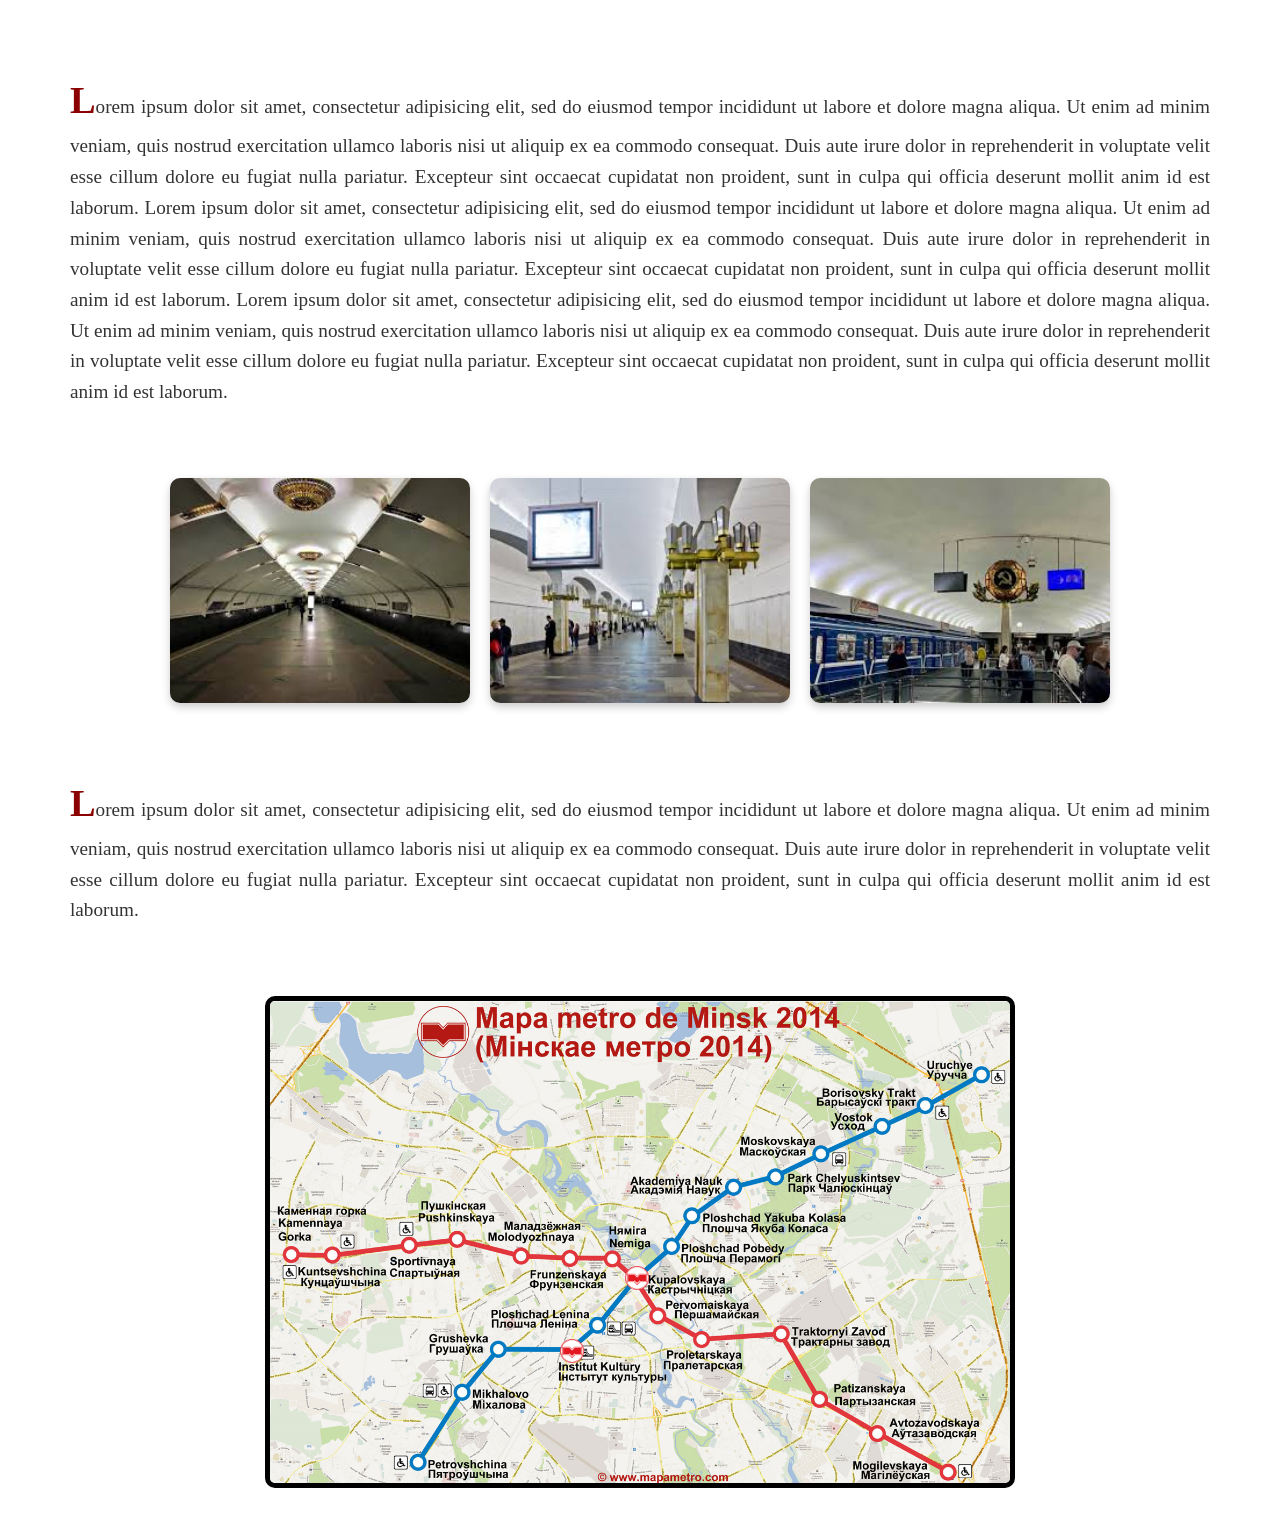
==== subway.html @ 7d08bffb "Add files via upload" ====
<!DOCTYPE html>
<html lang="ru">
<head>
  <meta charset="UTF-8">
  <meta name="viewport" content="width=device-width, initial-scale=1.0">
  <title>Сайт-презентация</title>
  <link rel="stylesheet" href="subway.css">
</head>
<body>

<section class="content-section">
  <p class="fly-in-text">Lorem ipsum dolor sit amet, consectetur adipisicing elit, sed do eiusmod
    tempor incididunt ut labore et dolore magna aliqua. Ut enim ad minim veniam,
    quis nostrud exercitation ullamco laboris nisi ut aliquip ex ea commodo
    consequat. Duis aute irure dolor in reprehenderit in voluptate velit esse
    cillum dolore eu fugiat nulla pariatur. Excepteur sint occaecat cupidatat non
    proident, sunt in culpa qui officia deserunt mollit anim id est laborum.
    Lorem ipsum dolor sit amet, consectetur adipisicing elit, sed do eiusmod tempor incididunt ut labore et dolore magna aliqua. Ut enim ad minim veniam, quis nostrud exercitation ullamco laboris nisi ut aliquip ex ea commodo consequat. Duis aute irure dolor in reprehenderit in voluptate velit esse cillum dolore eu fugiat nulla pariatur. Excepteur sint occaecat cupidatat non proident, sunt in culpa qui officia deserunt mollit anim id est laborum.
    Lorem ipsum dolor sit amet, consectetur adipisicing elit, sed do eiusmod tempor incididunt ut labore et dolore magna aliqua. Ut enim ad minim veniam, quis nostrud exercitation ullamco laboris nisi ut aliquip ex ea commodo consequat. Duis aute irure dolor in reprehenderit in voluptate velit esse cillum dolore eu fugiat nulla pariatur. Excepteur sint occaecat cupidatat non proident, sunt in culpa qui officia deserunt mollit anim id est laborum.
  </p>
</section>

<section class="images-section">
  <img src="image1.jpg" alt="Изображение 1" class="image fly-in-image">
  <img src="image2.jpg" alt="Изображение 2" class="image fly-in-image">
  <img src="image3.jpg" alt="Изображение 3" class="image fly-in-image">
</section>

<section class="content-section">
  <p class="p2">Lorem ipsum dolor sit amet, consectetur adipisicing elit, sed do eiusmod
    tempor incididunt ut labore et dolore magna aliqua. Ut enim ad minim veniam,
    quis nostrud exercitation ullamco laboris nisi ut aliquip ex ea commodo
    consequat. Duis aute irure dolor in reprehenderit in voluptate velit esse
    cillum dolore eu fugiat nulla pariatur. Excepteur sint occaecat cupidatat non
    proident, sunt in culpa qui officia deserunt mollit anim id est laborum.
  </p>
</section>

  <div class="map-container">
  <img src="map.png" class="map" alt="Карта метро Минска">

  <!-- Иконка первой станции -->
  <img src="ico.png" class="station-icon" id="station1" style="top: 270px; left: 360px;" onclick="showPopup(0)">

  <!-- Иконка второй станции -->
  <img src="ico.png" class="station-icon" id="station2" style="top: 343px; left: 295px;" onclick="showPopup(1)">

  <!-- Затемняющий слой -->
  <div class="overlay" id="overlay" onclick="closePopup()"></div>

  <!-- Popup -->
  <div class="popup" id="popup">
    <span class="close" onclick="closePopup()">&times;</span>
    <p id="popup-text"></p>
  </div>
</div>

</div>


  <script src="subway.js"></script>
</body>
</html>
---- subway.css ----
* {
  margin: 0;
  padding: 0;
  box-sizing: border-box;
}

body {
  font-family: Arial, sans-serif;
  background-color: #ffffff;
  color: #333;
}

.content-section p {
  font-family: 'Georgia', serif; /* Элегантный шрифт */
  font-size: 1.2em; /* Увеличенный размер текста для улучшения читаемости */
  line-height: 1.6; /* Расстояние между строками */
  color: #333; /* Тёмный, но не черный цвет */
  max-width: 1200px; /* Ограничение ширины для удобства чтения */
  margin: 20px auto; /* Центрирование текста */
  text-align: justify; /* Выравнивание по ширине */
  padding: 0 20px; /* Отступы по бокам для улучшения видимости */
}

.content-section p::first-letter {
  font-size: 2em; /* Увеличение первой буквы для акцента */
  font-weight: bold; /* Жирная первая буква */
  color: #8B0000; /* Тёмно-красный оттенок для первой буквы */
}


.content-section {
  padding: 50px;
  text-align: center;
}

.fly-in-text {
  opacity: 0;
  transform: translateY(30px);
  transition: opacity 0.6s ease, transform 0.6s ease;
}

.fly-in-text.show {
  opacity: 1;
  transform: translateY(0);
}

.images-section {
  display: flex;
  justify-content: center;
  gap: 20px;
  padding: 0px 50px 0px 50px;

}

.fly-in-image {
  opacity: 0;
  transform: translateX(30px);
  transition: opacity 2.4s ease, transform 2.4s ease !important;
}

.fly-in-image.show {
  opacity: 1;
  transform: translateX(0);
}

.image {
  width: 300px;
  height: auto;
  border-radius: 10px;
  box-shadow: 0 4px 8px rgba(0, 0, 0, 0.2);
  transition: transform 0.3s ease;
}

.image:hover {
  transform: scale(1.05);
}

.p2 {
  opacity: 0;
  transform: translateY(30px);
  animation: fadeInUp 0.6s ease forwards;
  animation-delay: 1s; /* Задержка в 1 секунду */
}

@keyframes fadeInUp {
  0% {
    opacity: 0;
    transform: translateY(30px);
  }
  100% {
    opacity: 1;
    transform: translateY(0);
  }
}

.map-container {
  position: relative;
  width: 750px; /* Убедитесь, что ширина совпадает с шириной карты */
  margin: 0 auto;
  margin-bottom: 50px !important;
}

.map {
  display: block;
  width: 100%; /* Ширина карты совпадает с шириной контейнера */
  border: 5px solid black;
  border-radius: 10px;
  transition: transform 0.3s ease, border-width 0.3s ease;
}

.station-icon {
  position: absolute;
  width: 24px; /* Задайте подходящий размер для иконок */
  height: 24px;
  cursor: pointer;
  transition: transform 0.3s ease;
}

.station-icon:hover {
  transform: scale(1.2); /* Увеличение при наведении */
}

/* Стили overlay */
.overlay {
  display: none;
  position: fixed;
  top: 0;
  left: 0;
  width: 100%;
  height: 100%;
  background-color: rgba(0, 0, 0, 0.5); /* Затемнение с прозрачностью */
  z-index: 90; /* Под popup */
  opacity: 0;
  transition: opacity 0.5s ease;
}

/* Стили popup */
.popup {
  display: none;
  position: fixed;
  top: 60%; /* Начальная позиция чуть ниже центра */
  left: 50%;
  transform: translate(-50%, -50px); /* Немного ниже */
  width: 400px;
  padding: 15px;
  background-color: white;
  border: 2px solid black;
  border-radius: 5px;
  box-shadow: 0 4px 8px rgba(0, 0, 0, 0.2);
  opacity: 0; /* Изначально невидимый */
  z-index: 100;
  transition: transform 0.5s ease, opacity 0.5s ease; /* Плавные переходы */
}

.popup.show {
  display: block;
  transform: translate(-50%, -50%); /* По центру экрана */
  opacity: 1; /* Полная видимость */
}

.popup .close {
  position: absolute;
  top: 2px;
  right: 10px;
  cursor: pointer;
  font-size: 18px;
}

/* Показ overlay */
.overlay.show {
  display: block;
  opacity: 1;
}
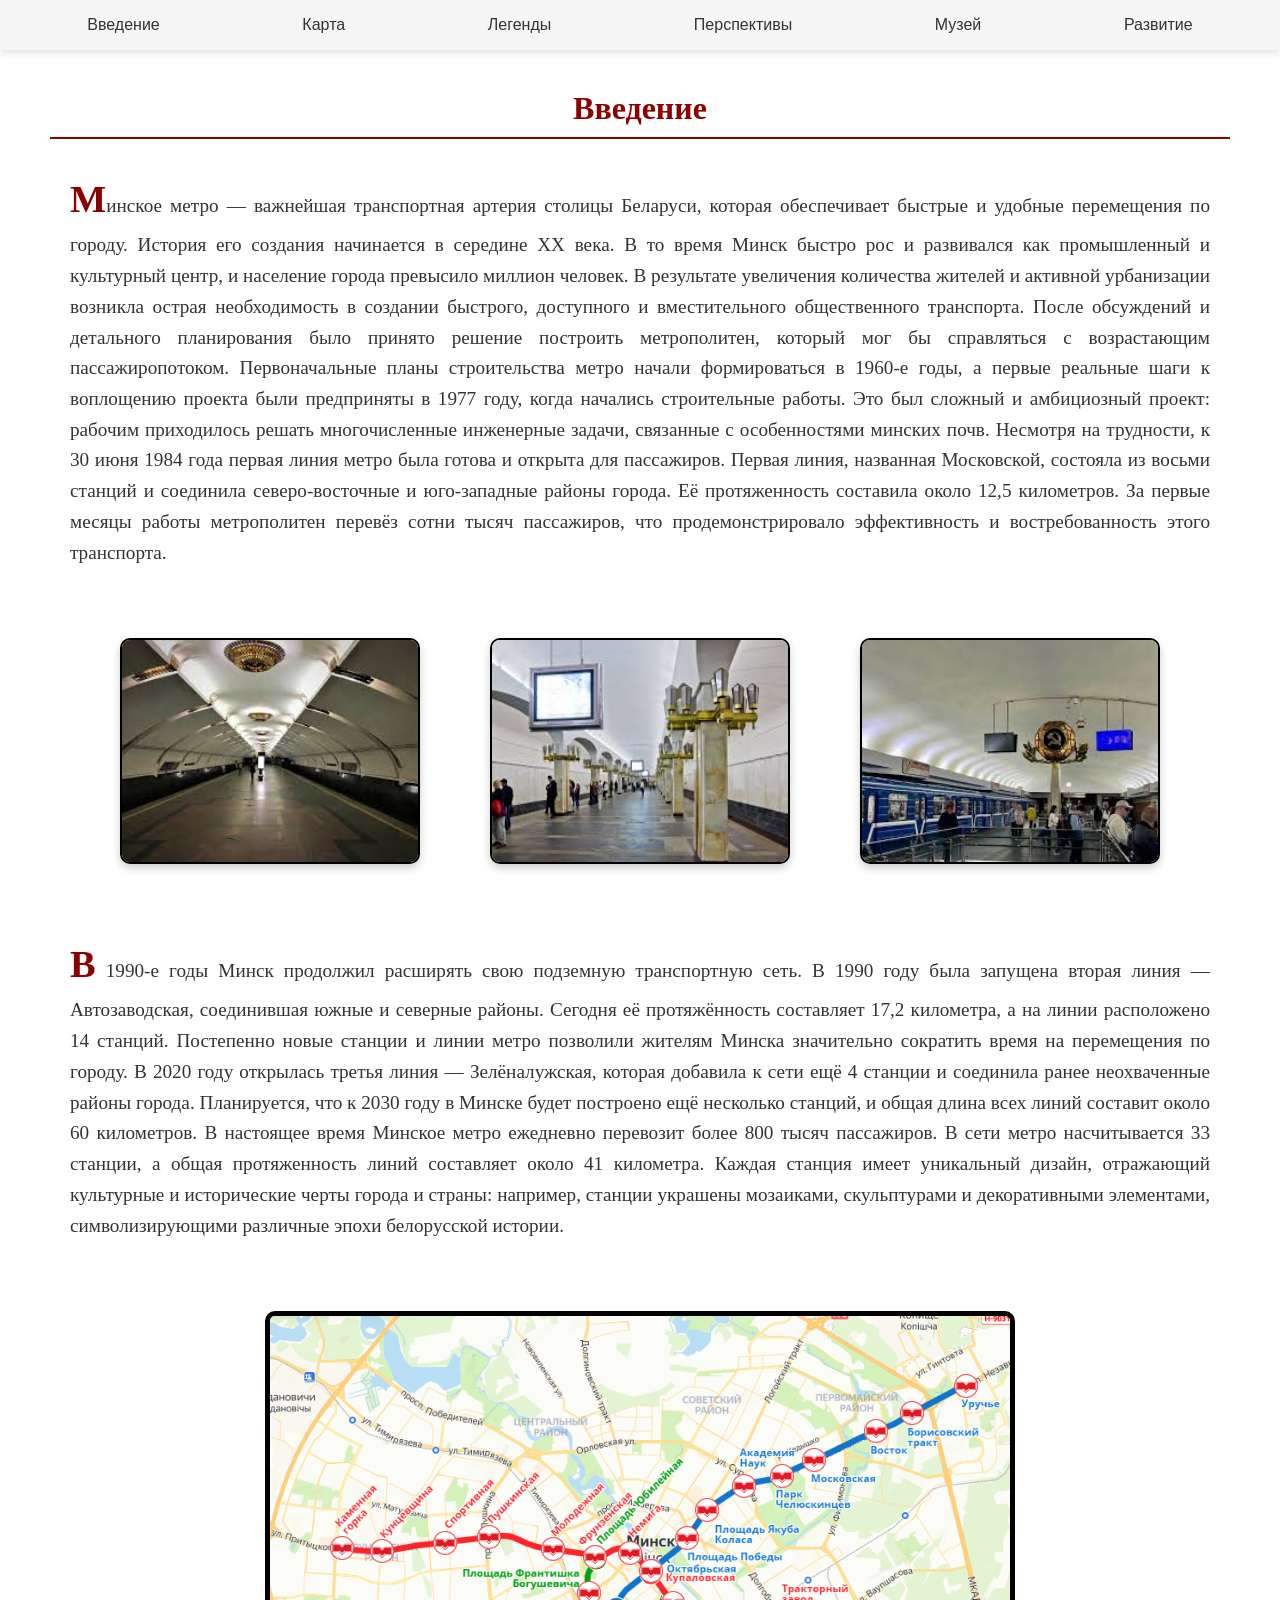
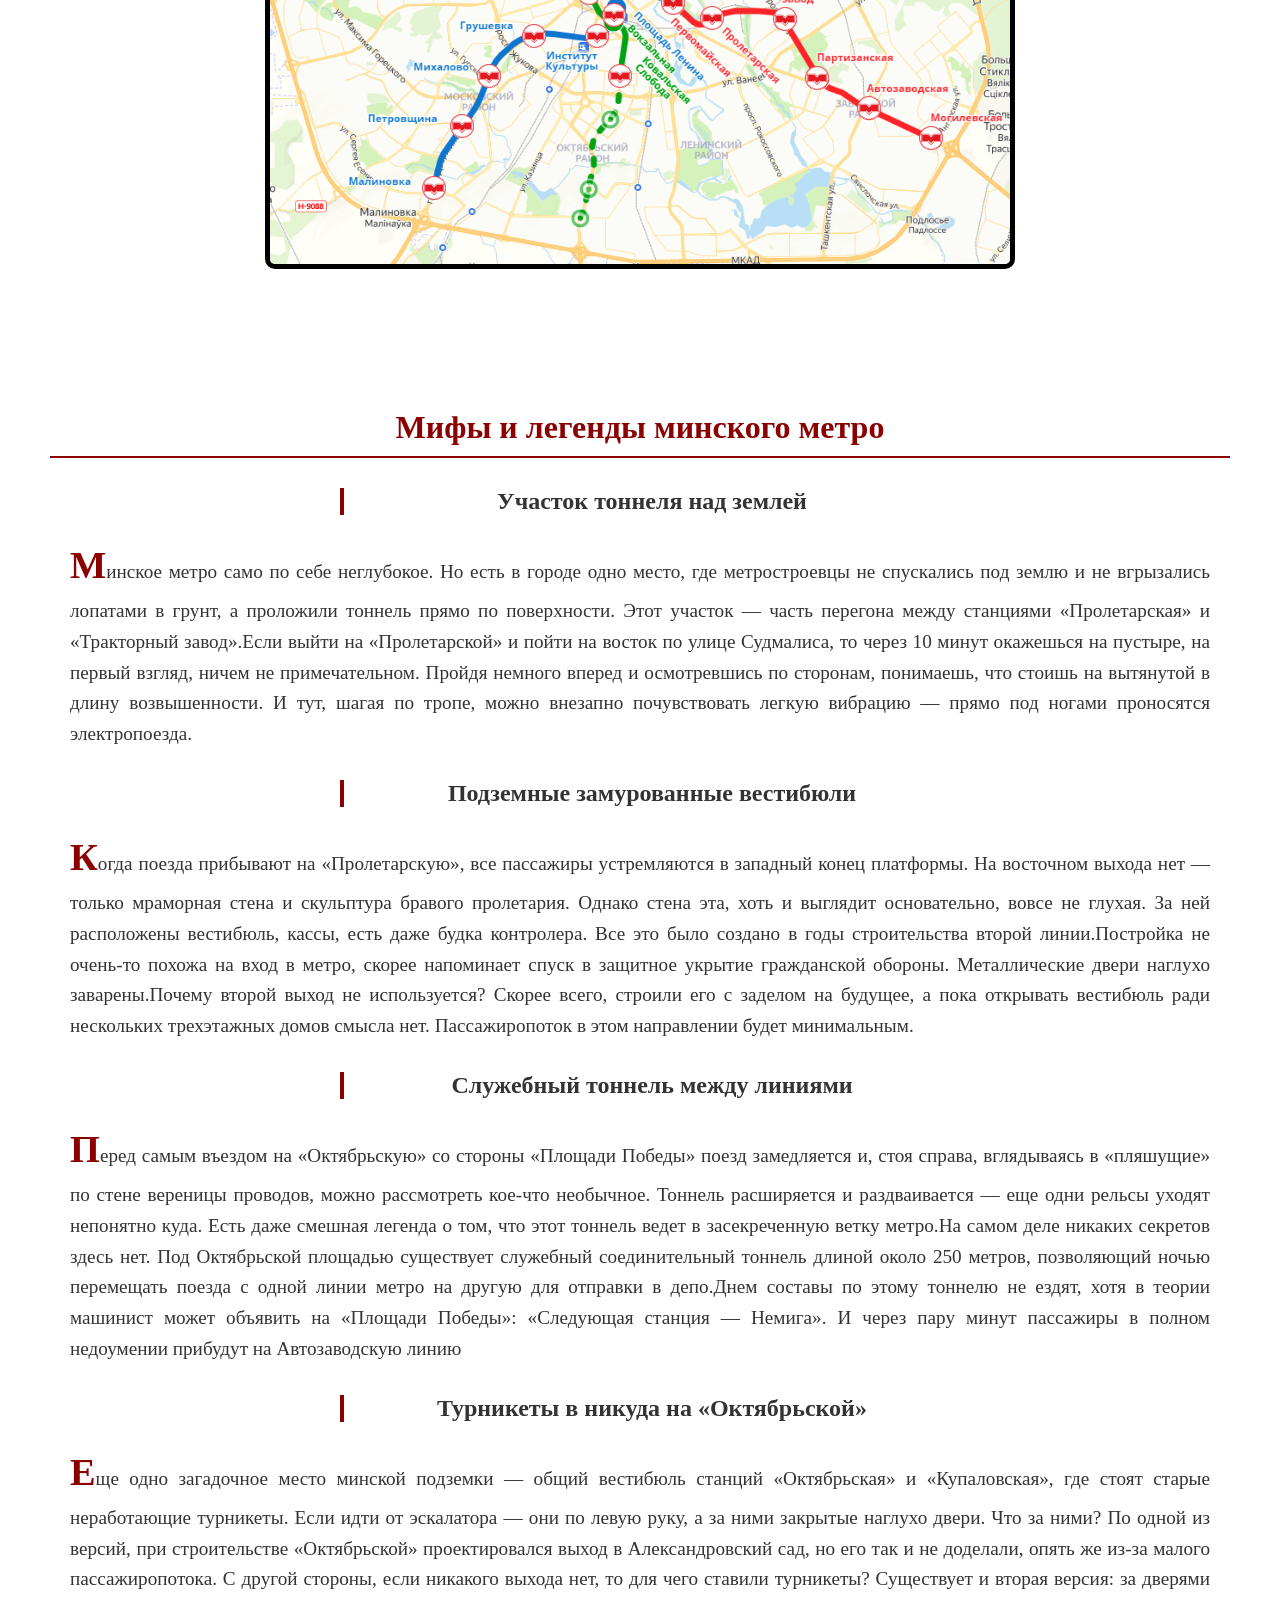
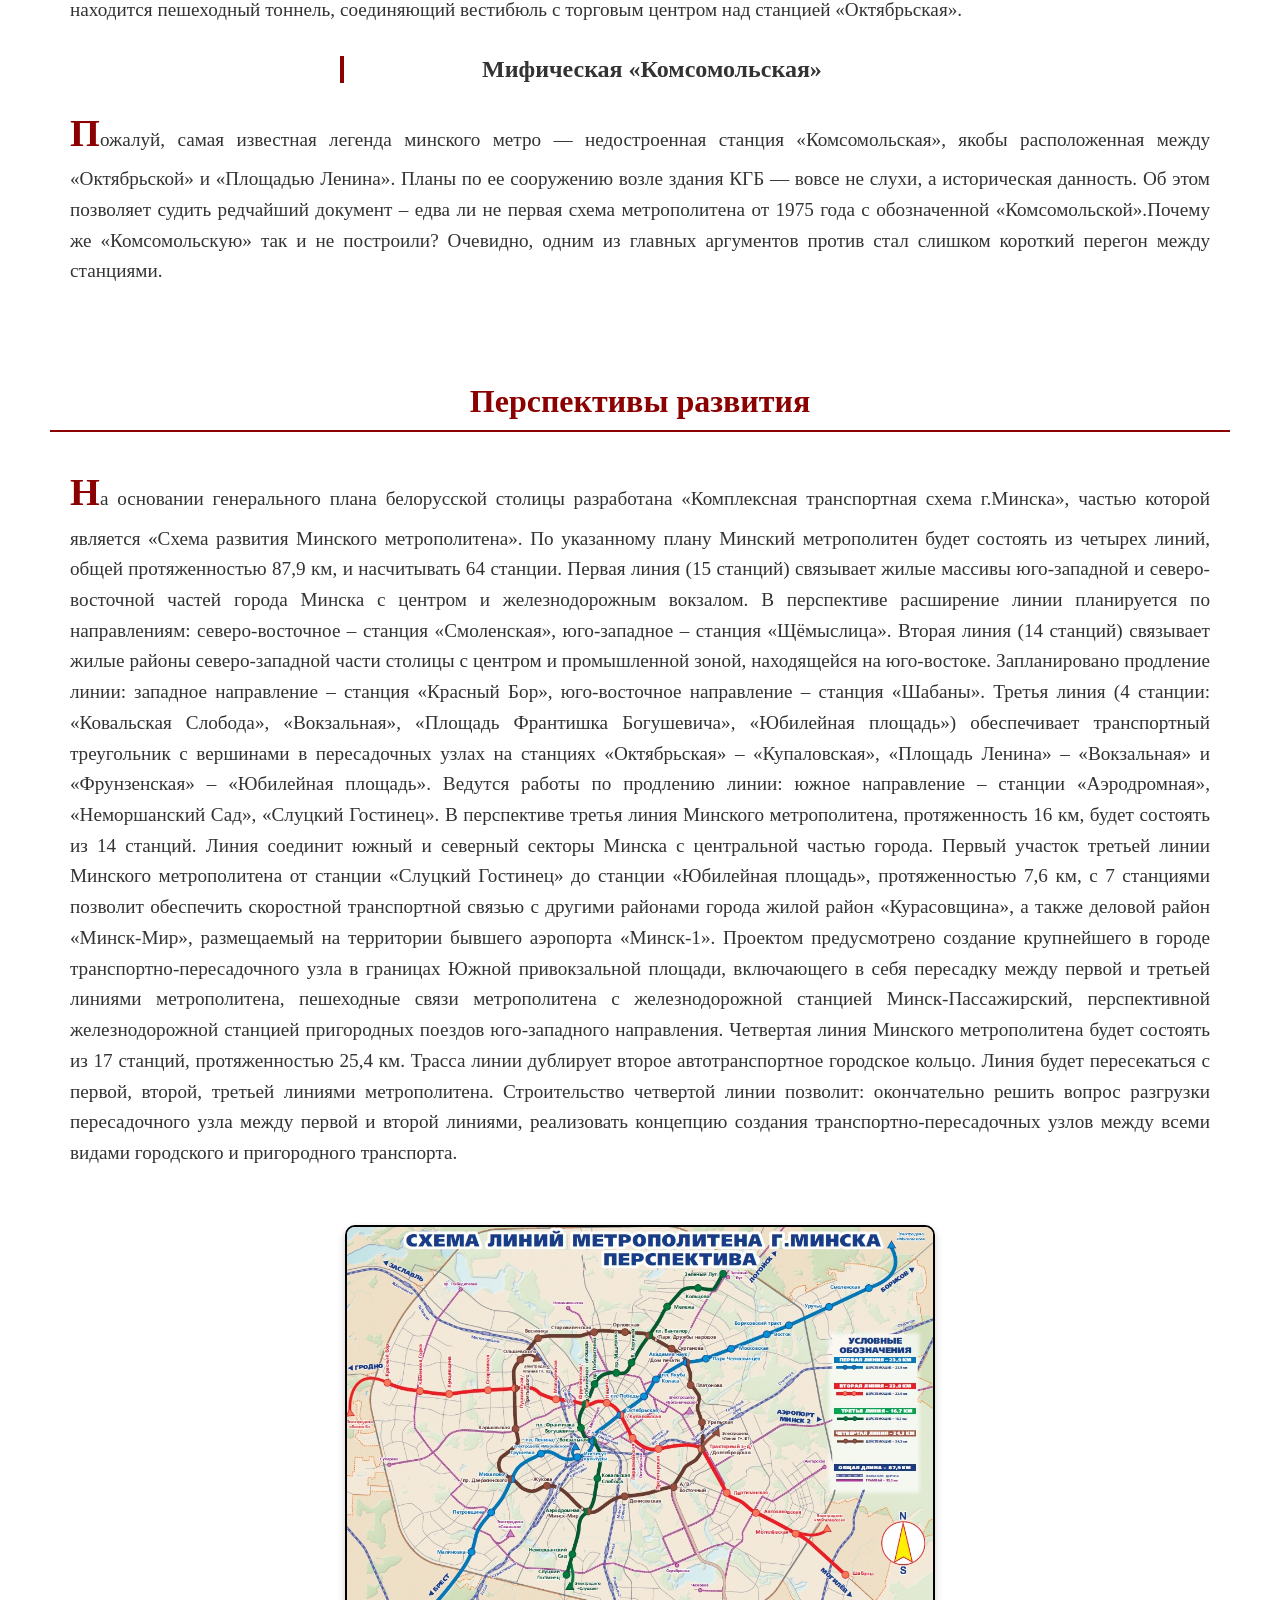
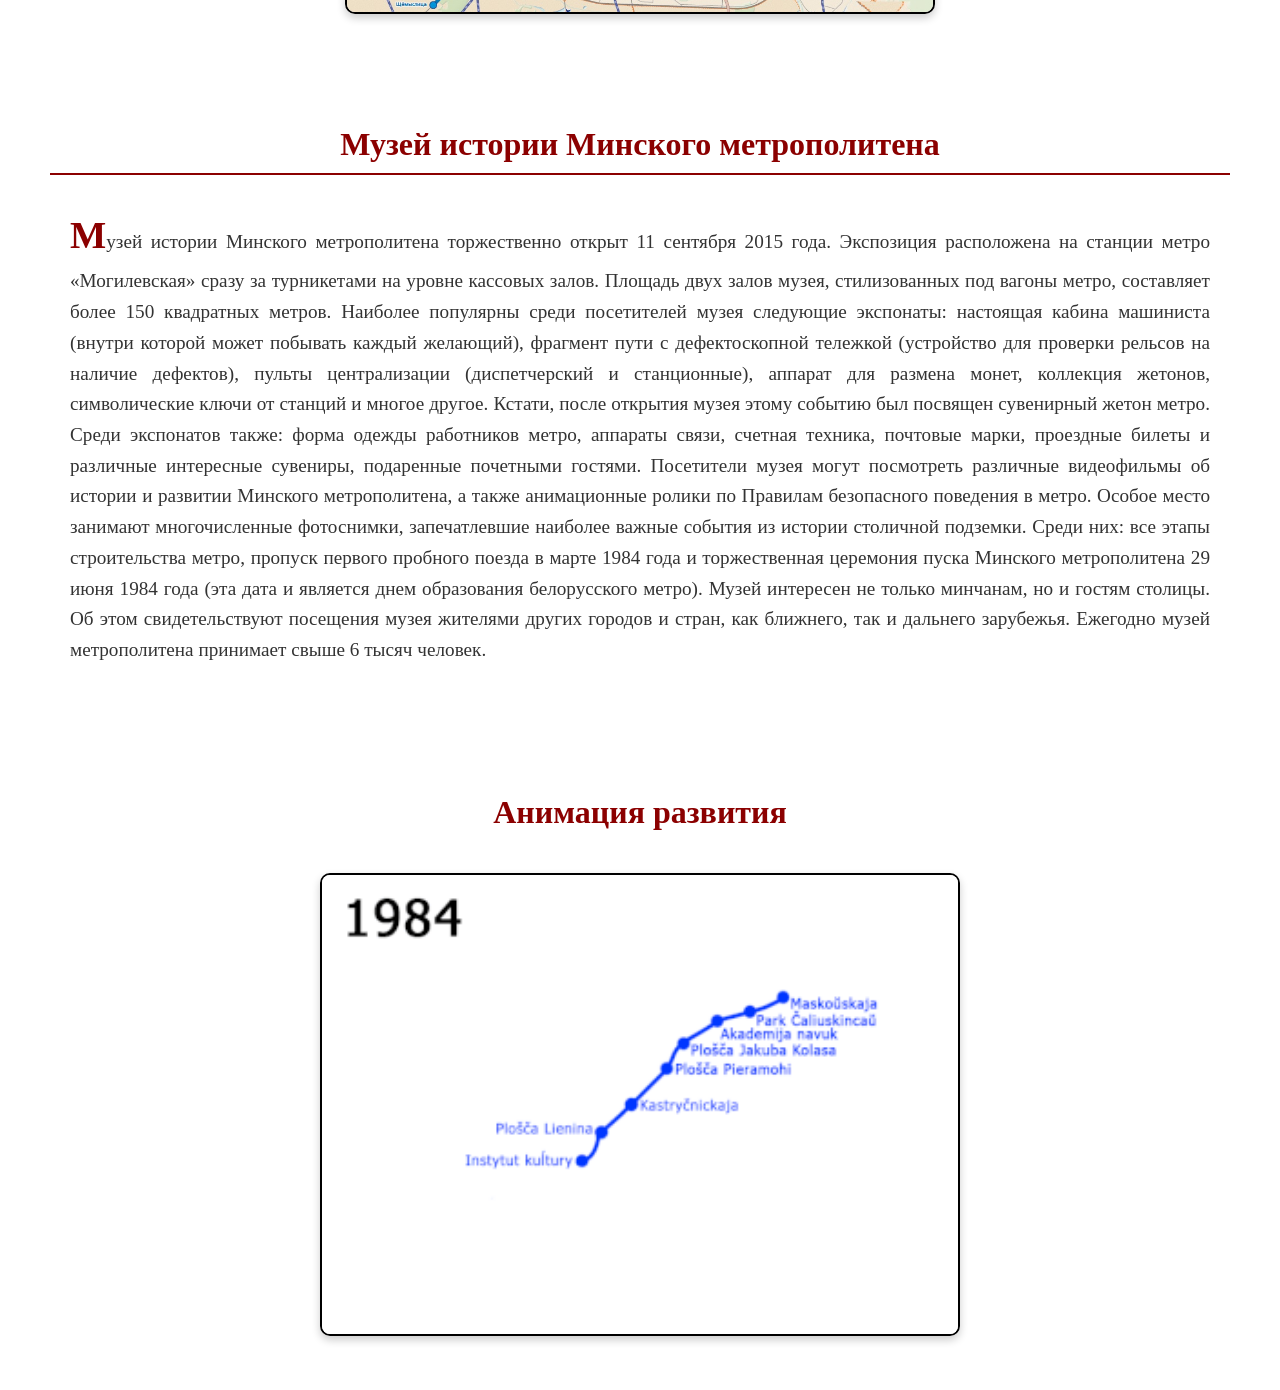
==== commit 200ad30c: "Add files via upload" ====
--- a/subway.html
+++ b/subway.html
@@ -8,15 +8,24 @@
 </head>
 <body>
 
+    <header class="header">
+        <nav class="nav">
+            <a href="#article1" class="nav-link">Введение</a>
+            <a href="#map" class="nav-link">Карта</a>
+            <a href="#article2" class="nav-link">Легенды</a>
+            <a href="#article3" class="nav-link">Перспективы</a>
+            <a href="#article4" class="nav-link">Музей</a>
+            <a href="#animated" class="nav-link">Развитие</a>
+        </nav>
+    </header>
+
 <section class="content-section">
-  <p class="fly-in-text">Lorem ipsum dolor sit amet, consectetur adipisicing elit, sed do eiusmod
-    tempor incididunt ut labore et dolore magna aliqua. Ut enim ad minim veniam,
-    quis nostrud exercitation ullamco laboris nisi ut aliquip ex ea commodo
-    consequat. Duis aute irure dolor in reprehenderit in voluptate velit esse
-    cillum dolore eu fugiat nulla pariatur. Excepteur sint occaecat cupidatat non
-    proident, sunt in culpa qui officia deserunt mollit anim id est laborum.
-    Lorem ipsum dolor sit amet, consectetur adipisicing elit, sed do eiusmod tempor incididunt ut labore et dolore magna aliqua. Ut enim ad minim veniam, quis nostrud exercitation ullamco laboris nisi ut aliquip ex ea commodo consequat. Duis aute irure dolor in reprehenderit in voluptate velit esse cillum dolore eu fugiat nulla pariatur. Excepteur sint occaecat cupidatat non proident, sunt in culpa qui officia deserunt mollit anim id est laborum.
-    Lorem ipsum dolor sit amet, consectetur adipisicing elit, sed do eiusmod tempor incididunt ut labore et dolore magna aliqua. Ut enim ad minim veniam, quis nostrud exercitation ullamco laboris nisi ut aliquip ex ea commodo consequat. Duis aute irure dolor in reprehenderit in voluptate velit esse cillum dolore eu fugiat nulla pariatur. Excepteur sint occaecat cupidatat non proident, sunt in culpa qui officia deserunt mollit anim id est laborum.
+  <h1 class="main-title" id="article1">Введение</h1>
+  <p class="fly-in-text">
+    Минское метро — важнейшая транспортная артерия столицы Беларуси, которая обеспечивает быстрые и удобные перемещения по городу. История его создания начинается в середине XX века. В то время Минск быстро рос и развивался как промышленный и культурный центр, и население города превысило миллион человек. В результате увеличения количества жителей и активной урбанизации возникла острая необходимость в создании быстрого, доступного и вместительного общественного транспорта. После обсуждений и детального планирования было принято решение построить метрополитен, который мог бы справляться с возрастающим пассажиропотоком.
+
+Первоначальные планы строительства метро начали формироваться в 1960-е годы, а первые реальные шаги к воплощению проекта были предприняты в 1977 году, когда начались строительные работы. Это был сложный и амбициозный проект: рабочим приходилось решать многочисленные инженерные задачи, связанные с особенностями минских почв. Несмотря на трудности, к 30 июня 1984 года первая линия метро была готова и открыта для пассажиров. Первая линия, названная Московской, состояла из восьми станций и соединила северо-восточные и юго-западные районы города. Её протяженность составила около 12,5 километров. За первые месяцы работы метрополитен перевёз сотни тысяч пассажиров, что продемонстрировало эффективность и востребованность этого транспорта.
+
   </p>
 </section>
 
@@ -27,23 +36,51 @@
 </section>
 
 <section class="content-section">
-  <p class="p2">Lorem ipsum dolor sit amet, consectetur adipisicing elit, sed do eiusmod
-    tempor incididunt ut labore et dolore magna aliqua. Ut enim ad minim veniam,
-    quis nostrud exercitation ullamco laboris nisi ut aliquip ex ea commodo
-    consequat. Duis aute irure dolor in reprehenderit in voluptate velit esse
-    cillum dolore eu fugiat nulla pariatur. Excepteur sint occaecat cupidatat non
-    proident, sunt in culpa qui officia deserunt mollit anim id est laborum.
+  <p class="p2">
+    В 1990-е годы Минск продолжил расширять свою подземную транспортную сеть. В 1990 году была запущена вторая линия — Автозаводская, соединившая южные и северные районы. Сегодня её протяжённость составляет 17,2 километра, а на линии расположено 14 станций. Постепенно новые станции и линии метро позволили жителям Минска значительно сократить время на перемещения по городу. В 2020 году открылась третья линия — Зелёналужская, которая добавила к сети ещё 4 станции и соединила ранее неохваченные районы города. Планируется, что к 2030 году в Минске будет построено ещё несколько станций, и общая длина всех линий составит около 60 километров.
+
+В настоящее время Минское метро ежедневно перевозит более 800 тысяч пассажиров. В сети метро насчитывается 33 станции, а общая протяженность линий составляет около 41 километра. Каждая станция имеет уникальный дизайн, отражающий культурные и исторические черты города и страны: например, станции украшены мозаиками, скульптурами и декоративными элементами, символизирующими различные эпохи белорусской истории.
   </p>
 </section>
 
   <div class="map-container">
-  <img src="map.png" class="map" alt="Карта метро Минска">
+  <img src="map.png" class="map" alt="Карта метро Минска" id="map">
 
-  <!-- Иконка первой станции -->
-  <img src="ico.png" class="station-icon" id="station1" style="top: 270px; left: 360px;" onclick="showPopup(0)">
+  <img src="ico.png" class="station-icon" id="station1" style="top: 465px; left: 157px;" onclick="showPopup(0)">
+  <img src="ico.png" class="station-icon" id="station2" style="top: 403px; left: 185px;" onclick="showPopup(1)">
+  <img src="ico.png" class="station-icon" id="station3" style="top: 353px; left: 212px;" onclick="showPopup(2)">
+  <img src="ico.png" class="station-icon" id="station4" style="top: 313px; left: 257px;" onclick="showPopup(3)">
+  <img src="ico.png" class="station-icon" id="station5" style="top: 313px; left: 320px;" onclick="showPopup(4)">
+  <img src="ico.png" class="station-icon" id="station6" style="top: 292px; left: 337px;" onclick="showPopup(5)">
+  <img src="ico.png" class="station-icon" id="station7" style="top: 248px; left: 374px;" onclick="showPopup(6)">
+  <img src="ico.png" class="station-icon" id="station8" style="top: 215px; left: 410px;" onclick="showPopup(7)">
+  <img src="ico.png" class="station-icon" id="station9" style="top: 187px; left: 430px;" onclick="showPopup(8)">
+  <img src="ico.png" class="station-icon" id="station10" style="top: 163px; left: 467px;" onclick="showPopup(9)">
+  <img src="ico.png" class="station-icon" id="station11" style="top: 153px; left: 505px;" onclick="showPopup(10)">
+  <img src="ico.png" class="station-icon" id="station12" style="top: 137px; left: 537px;" onclick="showPopup(11)">
+  <img src="ico.png" class="station-icon" id="station13" style="top: 108px; left: 599px;" onclick="showPopup(12)">
+  <img src="ico.png" class="station-icon" id="station14" style="top: 90px; left: 635px;" onclick="showPopup(13)">
+  <img src="ico.png" class="station-icon" id="station15" style="top: 63px; left: 689px;" onclick="showPopup(14)">
+  <img src="ico.png" class="station-icon" id="station16" style="top: 353px; left: 343px;" onclick="showPopup(15)">
+  <img src="ico.png" class="station-icon" id="station17" style="top: 270px; left: 312px;" onclick="showPopup(16)">
+  <img src="ico.png" class="station-icon" id="station18" style="top: 225px; left: 65px;" onclick="showPopup(17)">
+  <img src="ico.png" class="station-icon" id="station19" style="top: 228px; left: 105px;" onclick="showPopup(18)">
+  <img src="ico.png" class="station-icon" id="station20" style="top: 220px; left: 168px;" onclick="showPopup(19)">
+  <img src="ico.png" class="station-icon" id="station21" style="top: 214px; left: 212px;" onclick="showPopup(20)">
+  <img src="ico.png" class="station-icon" id="station22" style="top: 226px; left: 276px;" onclick="showPopup(21)">
+  <img src="ico.png" class="station-icon" id="station23" style="top: 234px; left: 318px;" onclick="showPopup(22)">
+  <img src="ico.png" class="station-icon" id="station24" style="top: 230px; left: 353px;" onclick="showPopup(23)">
+  <img src="ico.png" class="station-icon" id="station25" style="top: 280px; left: 396px;" onclick="showPopup(24)">
+  <img src="ico.png" class="station-icon" id="station26" style="top: 295px; left: 435px;" onclick="showPopup(25)">
+  <img src="ico.png" class="station-icon" id="station27" style="top: 296px; left: 508px;" onclick="showPopup(26)">
+  <img src="ico.png" class="station-icon" id="station28" style="top: 355px; left: 540px;" onclick="showPopup(27)">
+  <img src="ico.png" class="station-icon" id="station29" style="top: 385px; left: 592px;" onclick="showPopup(28)">
+  <img src="ico.png" class="station-icon" id="station30" style="top: 415px; left: 654px;" onclick="showPopup(29)">
+  
 
-  <!-- Иконка второй станции -->
-  <img src="ico.png" class="station-icon" id="station2" style="top: 343px; left: 295px;" onclick="showPopup(1)">
+
+
+
 
   <!-- Затемняющий слой -->
   <div class="overlay" id="overlay" onclick="closePopup()"></div>
@@ -58,6 +95,92 @@
 </div>
 
 
+<section class="content-section">
+  <h1 class="main-title" id="article2">Мифы и легенды минского метро</h1>
+
+  <h2 class="subtitle">Участок тоннеля над землей</h2>
+  <p class="fly-in-text">
+    Минское метро само по себе неглубокое. Но есть в городе одно место, где метростроевцы не спускались под землю и не вгрызались лопатами в грунт, а проложили тоннель прямо по поверхности. Этот участок — часть перегона между станциями «Пролетарская» и «Тракторный завод».​
+
+Если выйти на «Пролетарской» и пойти на восток по улице Судмалиса, то через 10 минут окажешься на пустыре, на первый взгляд, ничем не примечательном. Пройдя немного вперед и осмотревшись по сторонам, понимаешь, что стоишь на вытянутой в длину возвышенности. И тут, шагая по тропе, можно внезапно почувствовать легкую вибрацию — прямо под ногами проносятся электропоезда.​
+  </p>
+
+  <h2 class="subtitle">Подземные замурованные вестибюли</h2>
+  <p class="fly-in-text">
+    Когда поезда прибывают на «Пролетарскую», все пассажиры устремляются в западный конец платформы. На восточном выхода нет — только мраморная стена и скульптура бравого пролетария. Однако стена эта, хоть и выглядит основательно, вовсе не глухая. За ней расположены вестибюль, кассы, есть даже будка контролера. Все это было создано в годы строительства второй линии.​
+
+Постройка не очень-то похожа на вход в метро, скорее напоминает спуск в защитное укрытие гражданской обороны. Металлические двери наглухо заварены.​
+
+Почему второй выход не используется? Скорее всего, строили его с заделом на будущее, а пока открывать вестибюль ради нескольких трехэтажных домов смысла нет. Пассажиропоток в этом направлении будет минимальным.​
+  </p>
+
+  <h2 class="subtitle">Служебный тоннель между линиями</h2>
+  <p class="fly-in-text">
+    Перед самым въездом на «Октябрьскую» со стороны «Площади Победы» поезд замедляется и, стоя справа, вглядываясь в «пляшущие» по стене вереницы проводов, можно рассмотреть кое-что необычное. Тоннель расширяется и раздваивается — еще одни рельсы уходят непонятно куда. Есть даже смешная легенда о том, что этот тоннель ведет в засекреченную ветку метро.​
+
+На самом деле никаких секретов здесь нет. Под Октябрьской площадью существует служебный соединительный тоннель длиной около 250 метров, позволяющий ночью перемещать поезда с одной линии метро на другую для отправки в депо.​
+
+Днем составы по этому тоннелю не ездят, хотя в теории машинист может объявить на «Площади Победы»: «Следующая станция — Немига». И через пару минут пассажиры в полном недоумении прибудут на Автозаводскую линию
+  </p>
+
+  <h2 class="subtitle">Турникеты в никуда на «Октябрьской»</h2>
+  <p class="fly-in-text">
+    Еще одно загадочное место минской подземки — общий вестибюль станций «Октябрьская» и «Купаловская», где стоят старые неработающие турникеты. Если идти от эскалатора — они по левую руку, а за ними закрытые наглухо двери. Что за ними? По одной из версий, при строительстве «Октябрьской» проектировался выход в Александровский сад, но его так и не доделали, опять же из-за малого пассажиропотока. С другой стороны, если никакого выхода нет, то для чего ставили турникеты? Существует и вторая версия: за дверями находится пешеходный тоннель, соединяющий вестибюль с торговым центром над станцией «Октябрьская».​
+  </p>
+
+  <h2 class="subtitle">Мифическая «Комсомольская»</h2>
+  <p class="fly-in-text">
+    Пожалуй, самая известная легенда минского метро — недостроенная станция «Комсомольская», якобы расположенная между «Октябрьской» и «Площадью Ленина». Планы по ее сооружению возле здания КГБ — вовсе не слухи, а историческая данность. Об этом позволяет судить редчайший документ – едва ли не первая схема метрополитена от 1975 года с обозначенной «Комсомольской».​
+
+Почему же «Комсомольскую» так и не построили? Очевидно, одним из главных аргументов против стал слишком короткий перегон между станциями.​
+  </p>
+  <br><br>
+  <h1 class="main-title" id="article3">Перспективы развития</h2>
+  <p class="fly-in-text">
+    На основании генерального плана белорусской столицы разработана «Комплексная транспортная схема г.Минска», частью которой является «Схема развития Минского метрополитена». По указанному плану Минский метрополитен будет состоять из четырех линий, общей протяженностью 87,9 км, и насчитывать 64 станции.
+
+Первая линия (15 станций) связывает жилые массивы юго-западной и северо-восточной частей города Минска с центром и железнодорожным вокзалом. В перспективе расширение линии планируется по направлениям: северо-восточное – станция «Смоленская», юго-западное – станция «Щёмыслица».
+
+Вторая линия (14 станций) связывает жилые районы северо-западной части столицы с центром и промышленной зоной, находящейся на юго-востоке. Запланировано продление линии:  западное направление – станция «Красный Бор», юго-восточное направление – станция «Шабаны».
+
+Третья линия (4 станции: «Ковальская Слобода», «Вокзальная», «Площадь Франтишка Богушевича», «Юбилейная площадь») обеспечивает транспортный треугольник с вершинами в пересадочных узлах на станциях «Октябрьская» – «Купаловская», «Площадь Ленина» – «Вокзальная» и «Фрунзенская» – «Юбилейная площадь». Ведутся работы по продлению линии: южное направление – станции «Аэродромная», «Неморшанский Сад», «Слуцкий Гостинец».
+
+В перспективе третья линия Минского метрополитена,  протяженность 16 км, будет состоять из 14 станций. Линия соединит южный и северный секторы Минска с центральной частью города. Первый участок третьей линии Минского метрополитена от станции «Слуцкий Гостинец» до станции «Юбилейная площадь», протяженностью 7,6 км, с 7 станциями позволит обеспечить скоростной транспортной связью с другими районами города жилой район «Курасовщина», а также деловой район «Минск-Мир», размещаемый на территории бывшего аэропорта «Минск-1».
+
+Проектом предусмотрено создание крупнейшего в городе транспортно-пересадочного узла в границах Южной привокзальной площади, включающего в себя пересадку между первой и третьей линиями метрополитена, пешеходные связи метрополитена с железнодорожной станцией Минск-Пассажирский, перспективной железнодорожной станцией пригородных поездов юго-западного направления.
+
+Четвертая линия Минского метрополитена будет состоять из 17 станций, протяженностью 25,4 км. Трасса линии дублирует второе автотранспортное городское кольцо. Линия будет пересекаться с первой, второй, третьей линиями метрополитена. Строительство четвертой линии позволит: окончательно решить вопрос разгрузки пересадочного узла между первой и второй линиями, реализовать концепцию создания транспортно-пересадочных узлов между всеми видами городского и пригородного транспорта.
+
+
+  </p>
+  <br><br>
+  <img src="future.jpg" class="image fly-in-image img">
+  <br><br><br><br>
+  <h1 class="main-title" id="article4">Музей истории Минского метрополитена</h2>
+  <p class="fly-in-text">
+    Музей истории Минского метрополитена торжественно открыт 11 сентября 2015 года. Экспозиция расположена на станции метро «Могилевская» сразу за турникетами на уровне кассовых залов.
+
+Площадь двух залов музея, стилизованных под вагоны метро, составляет более 150 квадратных метров.
+
+Наиболее популярны среди посетителей музея следующие экспонаты: настоящая кабина машиниста (внутри которой может побывать каждый желающий), фрагмент пути с дефектоскопной тележкой (устройство для проверки рельсов на наличие дефектов), пульты централизации (диспетчерский и станционные), аппарат для размена монет, коллекция жетонов, символические ключи от станций и многое другое. Кстати, после открытия музея этому событию был посвящен сувенирный жетон метро.
+
+Среди экспонатов также: форма одежды работников метро, аппараты связи, счетная техника, почтовые марки, проездные билеты и различные интересные сувениры, подаренные почетными гостями.
+
+Посетители музея могут посмотреть различные видеофильмы об истории и развитии Минского метрополитена, а также анимационные ролики по Правилам безопасного поведения в метро.
+
+Особое место занимают многочисленные фотоснимки, запечатлевшие наиболее важные события из истории столичной подземки. Среди них: все этапы строительства метро, пропуск первого пробного поезда в марте 1984 года и торжественная церемония пуска Минского метрополитена 29 июня 1984 года (эта дата и является днем образования белорусского метро).  
+
+Музей интересен не только минчанам, но и гостям столицы. Об этом свидетельствуют посещения музея жителями других городов и стран, как ближнего, так и дальнего зарубежья. Ежегодно музей метрополитена принимает свыше 6 тысяч человек.
+  </p>
+</section>
+
+<br>
+
+<h1 class="noborder main-title" id="animated">Анимация развития</h1>
+<img src="animated.gif" class="image img">
+
+<br><br><br>
+
   <script src="subway.js"></script>
 </body>
 </html>
--- a/subway.css
+++ b/subway.css
@@ -4,50 +4,134 @@
   box-sizing: border-box;
 }
 
+html {
+  scroll-padding-top: 60px; /* Укажите высоту шапки или чуть больше */
+}
+
+
 body {
   font-family: Arial, sans-serif;
   background-color: #ffffff;
   color: #333;
 }
 
+
+.header {
+    position: fixed;
+    top: 0;
+    left: 0;
+    width: 100%;
+    background-color: #f5f5f5;
+    box-shadow: 0 4px 6px rgba(0, 0, 0, 0.1);
+    transition: transform 0.3s ease;
+    z-index: 1000;
+}
+
+.nav {
+    display: flex;
+    justify-content: space-around;
+    padding: 1rem;
+}
+
+.nav-link {
+    margin: 0 15px;
+    text-decoration: none;
+    color: #333;
+    font-size: 1rem;
+    transition: color 0.3s ease;
+}
+
+.nav-link:hover {
+    color: #007BFF;
+}
+
+main {
+    padding-top: 1rem;
+}
+
+.noborder {
+  border-bottom-color: #FFF !important;
+}
+
+.img {
+  display: block;
+  border: #000 solid;
+  width: 50% !important;
+  height: auto;
+  margin: 0 auto;
+}
+
+/* Основной стиль для текста */
 .content-section p {
-  font-family: 'Georgia', serif; /* Элегантный шрифт */
-  font-size: 1.2em; /* Увеличенный размер текста для улучшения читаемости */
-  line-height: 1.6; /* Расстояние между строками */
-  color: #333; /* Тёмный, но не черный цвет */
-  max-width: 1200px; /* Ограничение ширины для удобства чтения */
-  margin: 20px auto; /* Центрирование текста */
-  text-align: justify; /* Выравнивание по ширине */
-  padding: 0 20px; /* Отступы по бокам для улучшения видимости */
-}
-
+  font-family: 'Comic Sans MS', serif;
+  font-size: 1.2em;
+  line-height: 1.6;
+  color: #333;
+  max-width: 1600px;
+  margin: 20px auto;
+  text-align: justify;
+  padding: 0 20px;
+}
+
+/* Стили для первой буквы основного текста */
 .content-section p::first-letter {
-  font-size: 2em; /* Увеличение первой буквы для акцента */
-  font-weight: bold; /* Жирная первая буква */
-  color: #8B0000; /* Тёмно-красный оттенок для первой буквы */
-}
-
-
+  font-size: 2em;
+  font-weight: bold;
+  color: #8B0000;
+}
+
+/* Стили для основного заголовка */
+.main-title {
+  font-family: 'Comic Sans MS', serif;
+  font-size: 2em;
+  color: #8B0000;
+  text-align: center;
+  margin: 30px auto;
+  padding: 10px 20px;
+  border-bottom: 2px solid #8B0000;
+  max-width: 1200px;
+}
+
+/* Стили для подзаголовков */
+.subtitle {
+  max-width: 600px !important;
+  text-align: center;
+    margin: 0 auto; /* Если нужно выровнять по центру */
+    font-weight: bold;
+  font-family: 'Georgia', serif;
+  font-size: 1.5em;
+  color: #333;
+  margin-top: 30px;
+  margin-bottom: 10px;
+  padding-left: 20px;
+  border-left: 4px solid #8B0000;
+  max-width: 1200px;
+}
+
+/* Анимация для эффекта появления */
+.fly-in-text {
+  opacity: 0;
+  transform: translateY(30px);
+  transition: opacity 0.6s ease, transform 0.6s ease;
+}
+
+/* При добавлении класса .show текст будет появляться */
+.fly-in-text.show {
+  opacity: 1;
+  transform: translateY(0);
+}
+
+/* Секция, центрирование текста */
 .content-section {
   padding: 50px;
   text-align: center;
 }
 
-.fly-in-text {
-  opacity: 0;
-  transform: translateY(30px);
-  transition: opacity 0.6s ease, transform 0.6s ease;
-}
-
-.fly-in-text.show {
-  opacity: 1;
-  transform: translateY(0);
-}
 
 .images-section {
   display: flex;
   justify-content: center;
-  gap: 20px;
+  gap: 70px;
   padding: 0px 50px 0px 50px;
 
 }
@@ -64,6 +148,8 @@
 }
 
 .image {
+  border: 2px solid black;
+  border-radius: 2px;
   width: 300px;
   height: auto;
   border-radius: 10px;
@@ -72,6 +158,7 @@
 }
 
 .image:hover {
+  transition-duration: 0.3s !important;
   transform: scale(1.05);
 }
 
